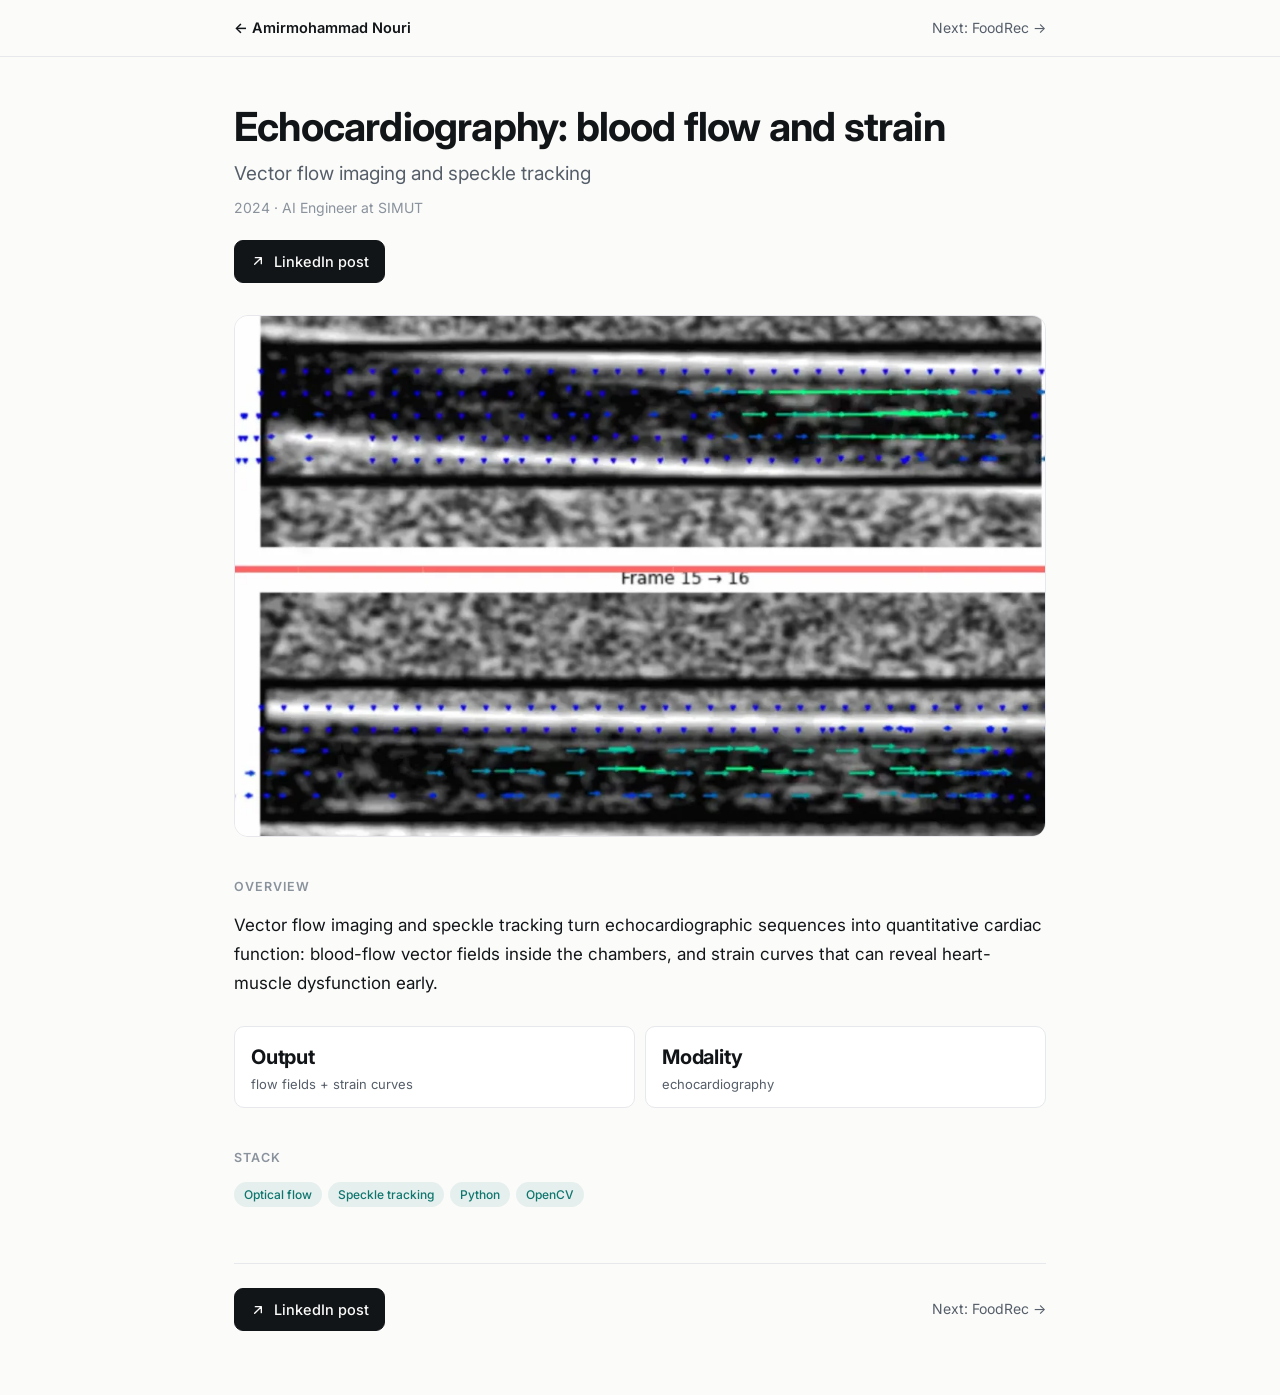
==== projects/echocardiography.html @ fd3ff4b0 "Add project detail pages, company logos and new project order - One page per project with overview, " ====
<!DOCTYPE html>
<html lang="en">
<head>
  <meta charset="UTF-8" />
  <meta name="viewport" content="width=device-width, initial-scale=1.0" />
  <title>Echocardiography: blood flow and strain · Amirmohammad Nouri</title>
  <meta name="description" content="Vector flow imaging and speckle tracking" />
  <meta property="og:title" content="Echocardiography: blood flow and strain · Amirmohammad Nouri" />
  <meta property="og:description" content="Vector flow imaging and speckle tracking" />
  <meta property="og:image" content="https://amirmohammad-nouri.github.io/assets/img/echo.webp" />
  <link rel="icon" type="image/svg+xml" href="data:image/svg+xml,<svg xmlns='http://www.w3.org/2000/svg' viewBox='0 0 64 64'><rect width='64' height='64' rx='14' fill='%230f766e'/><text x='32' y='42' font-family='Arial' font-size='26' font-weight='700' fill='white' text-anchor='middle'>AN</text></svg>" />
  <link rel="preconnect" href="https://fonts.googleapis.com" />
  <link rel="preconnect" href="https://fonts.gstatic.com" crossorigin />
  <link href="https://fonts.googleapis.com/css2?family=Inter:wght@400;500;600;700&display=swap" rel="stylesheet" />
  <link rel="stylesheet" href="../assets/css/style.css" />
  <link rel="stylesheet" href="../assets/css/project.css" />
</head>
<body class="project-page">
<svg width="0" height="0" style="position:absolute" aria-hidden="true">
  <symbol id="i-github" viewBox="0 0 24 24"><path fill="currentColor" d="M12 .5C5.73.5.75 5.48.75 11.76c0 4.96 3.22 9.17 7.69 10.66.56.1.77-.24.77-.54v-1.9c-3.13.68-3.79-1.51-3.79-1.51-.51-1.3-1.25-1.65-1.25-1.65-1.02-.7.08-.69.08-.69 1.13.08 1.72 1.16 1.72 1.16 1 1.72 2.63 1.22 3.27.93.1-.73.39-1.22.71-1.5-2.5-.28-5.13-1.25-5.13-5.57 0-1.23.44-2.24 1.16-3.03-.12-.28-.5-1.43.11-2.98 0 0 .95-.3 3.1 1.16a10.8 10.8 0 0 1 5.64 0c2.15-1.46 3.1-1.16 3.1-1.16.61 1.55.23 2.7.11 2.98.72.79 1.16 1.8 1.16 3.03 0 4.33-2.64 5.28-5.15 5.56.4.35.76 1.03.76 2.08v3.08c0 .3.2.65.78.54 4.46-1.49 7.68-5.7 7.68-10.66C23.25 5.48 18.27.5 12 .5Z"/></symbol>
  <symbol id="i-linkedin" viewBox="0 0 24 24"><path fill="currentColor" d="M20.45 20.45h-3.56v-5.57c0-1.33-.02-3.04-1.85-3.04-1.86 0-2.14 1.45-2.14 2.94v5.67H9.35V9h3.41v1.56h.05c.48-.9 1.64-1.85 3.37-1.85 3.6 0 4.27 2.37 4.27 5.46v6.28ZM5.34 7.43a2.06 2.06 0 1 1 0-4.13 2.06 2.06 0 0 1 0 4.13ZM7.12 20.45H3.56V9h3.56v11.45ZM22.22 0H1.77C.8 0 0 .77 0 1.73v20.54C0 23.23.8 24 1.77 24h20.45c.98 0 1.78-.77 1.78-1.73V1.73C24 .77 23.2 0 22.22 0Z"/></symbol>
  <symbol id="i-medium" viewBox="0 0 24 24"><path fill="currentColor" d="M13.54 12a6.8 6.8 0 0 1-6.77 6.82A6.8 6.8 0 0 1 0 12a6.8 6.8 0 0 1 6.77-6.82A6.8 6.8 0 0 1 13.54 12Zm7.42 0c0 3.54-1.51 6.42-3.38 6.42-1.87 0-3.39-2.88-3.39-6.42s1.52-6.42 3.39-6.42 3.38 2.88 3.38 6.42M24 12c0 3.17-.53 5.75-1.19 5.75-.66 0-1.19-2.58-1.19-5.75s.53-5.75 1.19-5.75C23.47 6.25 24 8.83 24 12Z"/></symbol>
  <symbol id="i-mail" viewBox="0 0 24 24"><path fill="none" stroke="currentColor" stroke-width="1.8" stroke-linecap="round" stroke-linejoin="round" d="M3 6.5A1.5 1.5 0 0 1 4.5 5h15A1.5 1.5 0 0 1 21 6.5v11a1.5 1.5 0 0 1-1.5 1.5h-15A1.5 1.5 0 0 1 3 17.5v-11Zm0 .5 9 6 9-6"/></symbol>
  <symbol id="i-out" viewBox="0 0 24 24"><path fill="none" stroke="currentColor" stroke-width="2" stroke-linecap="round" stroke-linejoin="round" d="M7 17 17 7M8 7h9v9"/></symbol>
</svg>
<header class="pbar"><div class="pwrap">
  <a href="../index.html#projects" class="back">← Amirmohammad Nouri</a>
  <a href="foodrec.html" class="next">Next: FoodRec →</a>
</div></header>

<main class="pwrap">
  <div class="phead">
    
    <h1>Echocardiography: blood flow and strain</h1>
    <p class="psub">Vector flow imaging and speckle tracking</p>
    <p class="pmeta">2024 · AI Engineer at SIMUT</p>
    <div class="plinks"><a class="pbtn" href="https://www.linkedin.com/posts/amir-mohammad-nouri_artificialintelligence-medicalimaging-vectorflow-activity-7322564285799317504-BaWG" target="_blank" rel="noopener"><svg><use href="#i-out"/></svg>LinkedIn post</a></div>
  </div>

  <figure class="hero-img"><img src="../assets/img/echo.webp" alt="Echocardiography: blood flow and strain" /></figure>

  <section><h2>Overview</h2><p class="lead">Vector flow imaging and speckle tracking turn echocardiographic sequences into quantitative cardiac function: blood-flow vector fields inside the chambers, and strain curves that can reveal heart-muscle dysfunction early.</p></section>
  <div class="facts"><div><b>Output</b><span>flow fields + strain curves</span></div><div><b>Modality</b><span>echocardiography</span></div></div>
  
  
  
  <section><h2>Stack</h2><p class="tags"><span>Optical flow</span><span>Speckle tracking</span><span>Python</span><span>OpenCV</span></p></section>

  <footer class="pfoot">
    <div class="plinks"><a class="pbtn" href="https://www.linkedin.com/posts/amir-mohammad-nouri_artificialintelligence-medicalimaging-vectorflow-activity-7322564285799317504-BaWG" target="_blank" rel="noopener"><svg><use href="#i-out"/></svg>LinkedIn post</a></div>
    <a href="foodrec.html" class="next">Next: FoodRec →</a>
  </footer>
</main>
</body>
</html>
---- assets/css/style.css ----
:root {
  --bg: #fbfbfa;
  --panel: #ffffff;
  --text: #121518;
  --muted: #555e69;
  --faint: #8a929c;
  --line: #e6e8eb;
  --hover: #f1f3f4;
  --accent: #0f766e;
  --accent-soft: rgba(15, 118, 110, 0.09);
  --gold: #a16207;
}
@media (prefers-color-scheme: dark) {
  :root {
    --bg: #0c1117;
    --panel: #111820;
    --text: #e6e9ed;
    --muted: #9aa4b0;
    --faint: #6b7581;
    --line: #1f2731;
    --hover: #151d26;
    --accent: #5ec4b6;
    --accent-soft: rgba(94, 196, 182, 0.1);
    --gold: #e0b45a;
  }
}

* { box-sizing: border-box; margin: 0; padding: 0; }
html { scroll-behavior: smooth; }
body {
  background: var(--bg); color: var(--text);
  font-family: "Inter", system-ui, -apple-system, "Segoe UI", sans-serif;
  font-size: 15.5px; line-height: 1.6; -webkit-font-smoothing: antialiased;
}
a { color: inherit; text-decoration: none; }
img { display: block; max-width: 100%; }
svg { width: 1em; height: 1em; flex-shrink: 0; }
::selection { background: var(--accent); color: #fff; }

.layout { max-width: 1180px; margin: 0 auto; padding: 0 40px; display: grid; grid-template-columns: 380px 1fr; gap: 64px; }

/* ---------- sidebar ---------- */
.side {
  position: sticky; top: 0; height: 100vh; padding: 72px 0 48px;
  display: flex; flex-direction: column; justify-content: space-between;
}
.portrait { width: 84px; height: 84px; border-radius: 50%; object-fit: cover; margin-bottom: 20px; box-shadow: 0 0 0 4px var(--bg), 0 0 0 5px var(--line); }
.side h1 { font-size: 34px; font-weight: 700; letter-spacing: -0.02em; line-height: 1.15; }
.role { margin-top: 8px; font-size: 17px; font-weight: 500; color: var(--accent); }
.tagline { margin-top: 12px; color: var(--muted); max-width: 300px; }

.toc { margin-top: 44px; display: flex; flex-direction: column; gap: 2px; }
.toc a {
  display: flex; align-items: center; gap: 14px; padding: 7px 0;
  font-size: 12.5px; font-weight: 600; text-transform: uppercase; letter-spacing: 0.08em; color: var(--faint);
  transition: color .2s;
}
.toc a span { display: block; width: 28px; height: 1px; background: currentColor; transition: width .2s; }
.toc a:hover, .toc a.active { color: var(--text); }
.toc a:hover span, .toc a.active span { width: 56px; }

.side-foot { display: flex; flex-direction: column; gap: 16px; align-items: flex-start; }
.btn {
  display: inline-flex; align-items: center; gap: 8px;
  padding: 10px 16px; border-radius: 9px; font-weight: 500; font-size: 14.5px;
  background: var(--text); color: var(--bg); transition: opacity .2s;
}
.btn:hover { opacity: .85; }
.btn svg { width: 17px; height: 17px; }
.socials { display: flex; gap: 18px; }
.socials a { color: var(--faint); transition: color .2s; }
.socials a:hover { color: var(--text); }
.socials svg { width: 21px; height: 21px; }
.where { font-size: 13px; color: var(--faint); }

/* ---------- content ---------- */
main { padding: 72px 0 40px; min-width: 0; }
section { margin-bottom: 72px; scroll-margin-top: 48px; }
.sec { font-size: 12.5px; font-weight: 600; text-transform: uppercase; letter-spacing: 0.08em; color: var(--faint); margin-bottom: 18px; }
#about > p { color: var(--muted); font-size: 16px; }
#about strong { color: var(--text); font-weight: 600; }

.path { list-style: none; display: grid; grid-template-columns: repeat(4, 1fr); margin-top: 24px; position: relative; }
.path::before { content: ""; position: absolute; left: 0; right: 0; top: 6px; height: 2px; background: var(--line); }
.path li { position: relative; padding-top: 22px; display: flex; flex-direction: column; font-size: 14px; }
.path li::before { content: ""; position: absolute; top: 1px; left: 0; width: 12px; height: 12px; border-radius: 50%; background: var(--bg); border: 2px solid var(--faint); }
.path li.now::before { background: var(--accent); border-color: var(--accent); box-shadow: 0 0 0 4px var(--accent-soft); }
.path b { font-weight: 600; }
.path li.now b { color: var(--accent); }
.path span { color: var(--faint); font-size: 13px; }

.highlights { list-style: none; display: grid; grid-template-columns: repeat(4, 1fr); gap: 10px; margin-top: 26px; }
.highlights li { padding: 12px 14px; border: 1px solid var(--line); border-radius: 10px; background: var(--panel); font-size: 13px; color: var(--muted); line-height: 1.4; }
.highlights b { display: block; font-size: 18px; color: var(--text); font-weight: 700; letter-spacing: -0.01em; }

.group { font-size: 15px; font-weight: 600; margin: 4px 0 10px; }
.projects + .group { margin-top: 32px; }

/* project rows */
.projects { list-style: none; display: flex; flex-direction: column; gap: 4px; }
.proj {
  position: relative; display: grid; grid-template-columns: 200px 1fr; gap: 22px;
  padding: 16px; margin: 0 -16px; border-radius: 12px; transition: background .2s;
}
.proj:hover { background: var(--hover); }
.proj img {
  width: 100%; aspect-ratio: 16 / 10; object-fit: cover; border-radius: 8px;
  border: 1px solid var(--line); background: var(--panel); margin-top: 3px;
}
.proj img.light { background: #fff; object-fit: contain; padding: 6px; }
.proj img.contain { object-fit: contain; padding: 6px; }
.proj img.tl { object-position: top left; }
.proj h4 { font-size: 16px; font-weight: 600; line-height: 1.35; margin-bottom: 6px; }
.proj h4 a { display: inline; transition: color .2s; }
.proj h4 svg { width: 13px; height: 13px; margin-left: 2px; vertical-align: -1px; color: var(--faint); transition: transform .2s, color .2s; }
.proj:hover h4 a { color: var(--accent); }
.proj:hover h4 svg { color: var(--accent); transform: translate(2px, -2px); }
.stretch::after { content: ""; position: absolute; inset: 0; border-radius: 12px; }
.proj p { color: var(--muted); font-size: 14.5px; }
.proj .award { display: inline-block; margin-bottom: 6px; font-size: 12.5px; font-weight: 600; color: var(--gold); }
.tags { display: flex; flex-wrap: wrap; gap: 6px; margin-top: 10px; }
.tags span { font-size: 12px; font-weight: 500; padding: 3px 10px; border-radius: 99px; background: var(--accent-soft); color: var(--accent); }

.projects.small .proj { grid-template-columns: 120px 1fr; gap: 18px; padding: 12px 16px; }
.projects.small h4 { font-size: 15px; margin-bottom: 2px; }
.projects.small p { font-size: 14px; }
.projects.small .tags { margin-top: 6px; }

/* experience & publications */
.rows { list-style: none; display: flex; flex-direction: column; gap: 4px; }
.rows li { display: grid; grid-template-columns: 150px 1fr; gap: 22px; padding: 14px 16px; margin: 0 -16px; border-radius: 12px; transition: background .2s; }
.rows li:hover { background: var(--hover); }
.when { font-size: 12.5px; color: var(--faint); font-weight: 500; text-transform: uppercase; letter-spacing: 0.03em; padding-top: 3px; }
.rows h4 { font-size: 15.5px; font-weight: 600; line-height: 1.4; }
.rows h4 a:hover { color: var(--accent); }
.rows h4 svg { width: 12px; height: 12px; color: var(--faint); vertical-align: -1px; }
.rows p { color: var(--muted); font-size: 14.5px; margin-top: 4px; }
.rows .tags { margin-top: 8px; }
.pubs b { color: var(--text); font-weight: 600; }
.org { display: grid; grid-template-columns: 40px 1fr; gap: 14px; align-items: start; }
.org img, .edu img { width: 40px; height: 40px; border-radius: 9px; object-fit: contain; background: #fff; border: 1px solid var(--line); padding: 3px; }
.logo-ph { width: 40px; height: 40px; border-radius: 9px; border: 1px solid var(--line); background: var(--panel); display: grid; place-items: center; font-size: 9px; font-weight: 700; color: var(--faint); letter-spacing: .02em; }
.cols p.edu { display: grid; grid-template-columns: 40px 1fr; gap: 12px; align-items: start; }

.cols { display: grid; grid-template-columns: 1fr 1fr; gap: 32px; margin-top: 36px; }
.cols p { color: var(--muted); font-size: 14.5px; margin-bottom: 10px; }
.cols b { color: var(--text); font-weight: 600; }

footer { border-top: 1px solid var(--line); }
footer p { font-size: 13px; color: var(--faint); padding-top: 20px; }
footer a:hover { color: var(--accent); }

/* ---------- responsive ---------- */
@media (min-width: 1025px) and (max-height: 800px) {
  .side { padding: 40px 0 32px; }
  .portrait { width: 64px; height: 64px; margin-bottom: 14px; }
  .side h1 { font-size: 30px; }
  .toc { margin-top: 24px; }
  .toc a { padding: 5px 0; }
}
@media (max-width: 1024px) {
  .layout { display: block; max-width: 760px; padding: 0 24px; }
  .side { position: static; height: auto; padding: 48px 0 0; gap: 24px; }
  .toc { display: none; }
  .side-foot { flex-direction: row; align-items: center; flex-wrap: wrap; gap: 20px; }
  main { padding-top: 48px; }
}
@media (max-width: 640px) {
  .layout { padding: 0 16px; }
  .side h1 { font-size: 28px; }
  .highlights { grid-template-columns: repeat(2, 1fr); }
  .path { grid-template-columns: repeat(2, 1fr); row-gap: 18px; }
  .path::before { display: none; }
  .proj { grid-template-columns: 1fr; gap: 12px; }
  .proj img { aspect-ratio: 2 / 1; }
  .projects.small .proj img { aspect-ratio: 1 / 1; }
  .projects.small .proj { grid-template-columns: 96px 1fr; }
  .rows li { grid-template-columns: 1fr; gap: 4px; }
  .cols { grid-template-columns: 1fr; gap: 8px; }
}
---- assets/css/project.css ----
/* Project detail pages (projects/*.html). Builds on style.css tokens. */
.pwrap { max-width: 860px; margin: 0 auto; padding: 0 24px; }

.pbar { position: sticky; top: 0; z-index: 10; background: color-mix(in srgb, var(--bg) 90%, transparent); backdrop-filter: blur(8px); border-bottom: 1px solid var(--line); }
.pbar .pwrap { display: flex; justify-content: space-between; align-items: center; height: 56px; gap: 16px; }
.back { font-weight: 600; font-size: 14.5px; }
.back:hover, .next:hover { color: var(--accent); }
.next { font-size: 14px; color: var(--muted); white-space: nowrap; overflow: hidden; text-overflow: ellipsis; }

.project-page main { padding: 48px 24px 64px; }
.phead h1 { font-size: 40px; font-weight: 700; letter-spacing: -0.02em; line-height: 1.1; }
.phead .award { display: inline-block; font-size: 13px; font-weight: 600; color: var(--gold); margin-bottom: 10px; padding: 4px 10px; border-radius: 99px; border: 1px solid color-mix(in srgb, var(--gold) 40%, transparent); }
.psub { margin-top: 10px; font-size: 19px; color: var(--muted); }
.pmeta { margin-top: 8px; font-size: 14px; color: var(--faint); }
.plinks { display: flex; flex-wrap: wrap; gap: 10px; margin-top: 20px; }
.pbtn { display: inline-flex; align-items: center; gap: 8px; padding: 9px 15px; border-radius: 9px; font-size: 14.5px; font-weight: 500; border: 1px solid var(--line); background: var(--panel); transition: border-color .2s, color .2s; }
.pbtn:first-child { background: var(--text); color: var(--bg); border-color: var(--text); }
.pbtn:hover { border-color: var(--accent); }
.pbtn:first-child:hover { opacity: .85; }
.pbtn svg { width: 16px; height: 16px; }

.hero-img { margin: 32px 0 8px; border-radius: 14px; overflow: hidden; border: 1px solid var(--line); background: var(--panel); }
.hero-img img { width: 100%; max-height: 520px; object-fit: cover; }
.hero-img.light { background: #fff; }
.hero-img.light img, .hero-img.contain img { object-fit: contain; padding: 12px; }

.project-page section { margin: 40px 0 0; }
.project-page h2 { font-size: 12.5px; font-weight: 600; text-transform: uppercase; letter-spacing: 0.08em; color: var(--faint); margin-bottom: 14px; }
.lead { font-size: 17px; color: var(--text); line-height: 1.7; }

.facts { display: grid; grid-template-columns: repeat(auto-fit, minmax(150px, 1fr)); gap: 10px; margin-top: 28px; }
.facts div { padding: 14px 16px; border: 1px solid var(--line); border-radius: 10px; background: var(--panel); }
.facts b { display: block; font-size: 20px; font-weight: 700; letter-spacing: -0.01em; }
.facts span { font-size: 13px; color: var(--muted); line-height: 1.4; display: block; margin-top: 2px; }

.pts { list-style: none; display: grid; gap: 12px; }
.pts li { position: relative; padding-left: 20px; color: var(--muted); font-size: 15.5px; }
.pts li::before { content: ""; position: absolute; left: 2px; top: 10px; width: 7px; height: 7px; border-radius: 50%; background: var(--accent); }
.pts b { color: var(--text); font-weight: 600; }

.tbl { overflow-x: auto; border: 1px solid var(--line); border-radius: 10px; background: var(--panel); }
table { width: 100%; border-collapse: collapse; font-size: 14.5px; }
th, td { padding: 10px 14px; text-align: left; border-bottom: 1px solid var(--line); white-space: nowrap; }
th { font-size: 12px; font-weight: 600; color: var(--faint); text-transform: uppercase; letter-spacing: 0.04em; }
tr:last-child td { border-bottom: 0; }
td:not(:first-child), th:not(:first-child) { text-align: right; font-variant-numeric: tabular-nums; }
.note { margin-top: 8px; font-size: 13px; color: var(--faint); }

.gallery { display: grid; grid-template-columns: repeat(auto-fit, minmax(260px, 1fr)); gap: 14px; }
.gallery figure { border: 1px solid var(--line); border-radius: 10px; overflow: hidden; background: var(--panel); }
.gallery img { width: 100%; aspect-ratio: 16 / 10; object-fit: cover; }
.gallery img.light { background: #fff; object-fit: contain; padding: 8px; }
.gallery figcaption { font-size: 13px; color: var(--muted); padding: 10px 12px; border-top: 1px solid var(--line); }
.gallery.phones { grid-template-columns: repeat(auto-fit, minmax(140px, 1fr)); }
.gallery.phones img { aspect-ratio: 9 / 19.5; object-fit: cover; object-position: top; }

.pfoot { margin-top: 56px; padding-top: 24px; border-top: 1px solid var(--line); display: flex; justify-content: space-between; align-items: center; flex-wrap: wrap; gap: 16px; }
.pfoot .plinks { margin-top: 0; }

@media (max-width: 640px) {
  .pwrap { padding: 0 16px; }
  .project-page main { padding: 32px 16px 48px; }
  .phead h1 { font-size: 30px; }
  .psub { font-size: 17px; }
  .lead { font-size: 16px; }
  .next { display: none; }
  .pfoot .next { display: inline; }
}
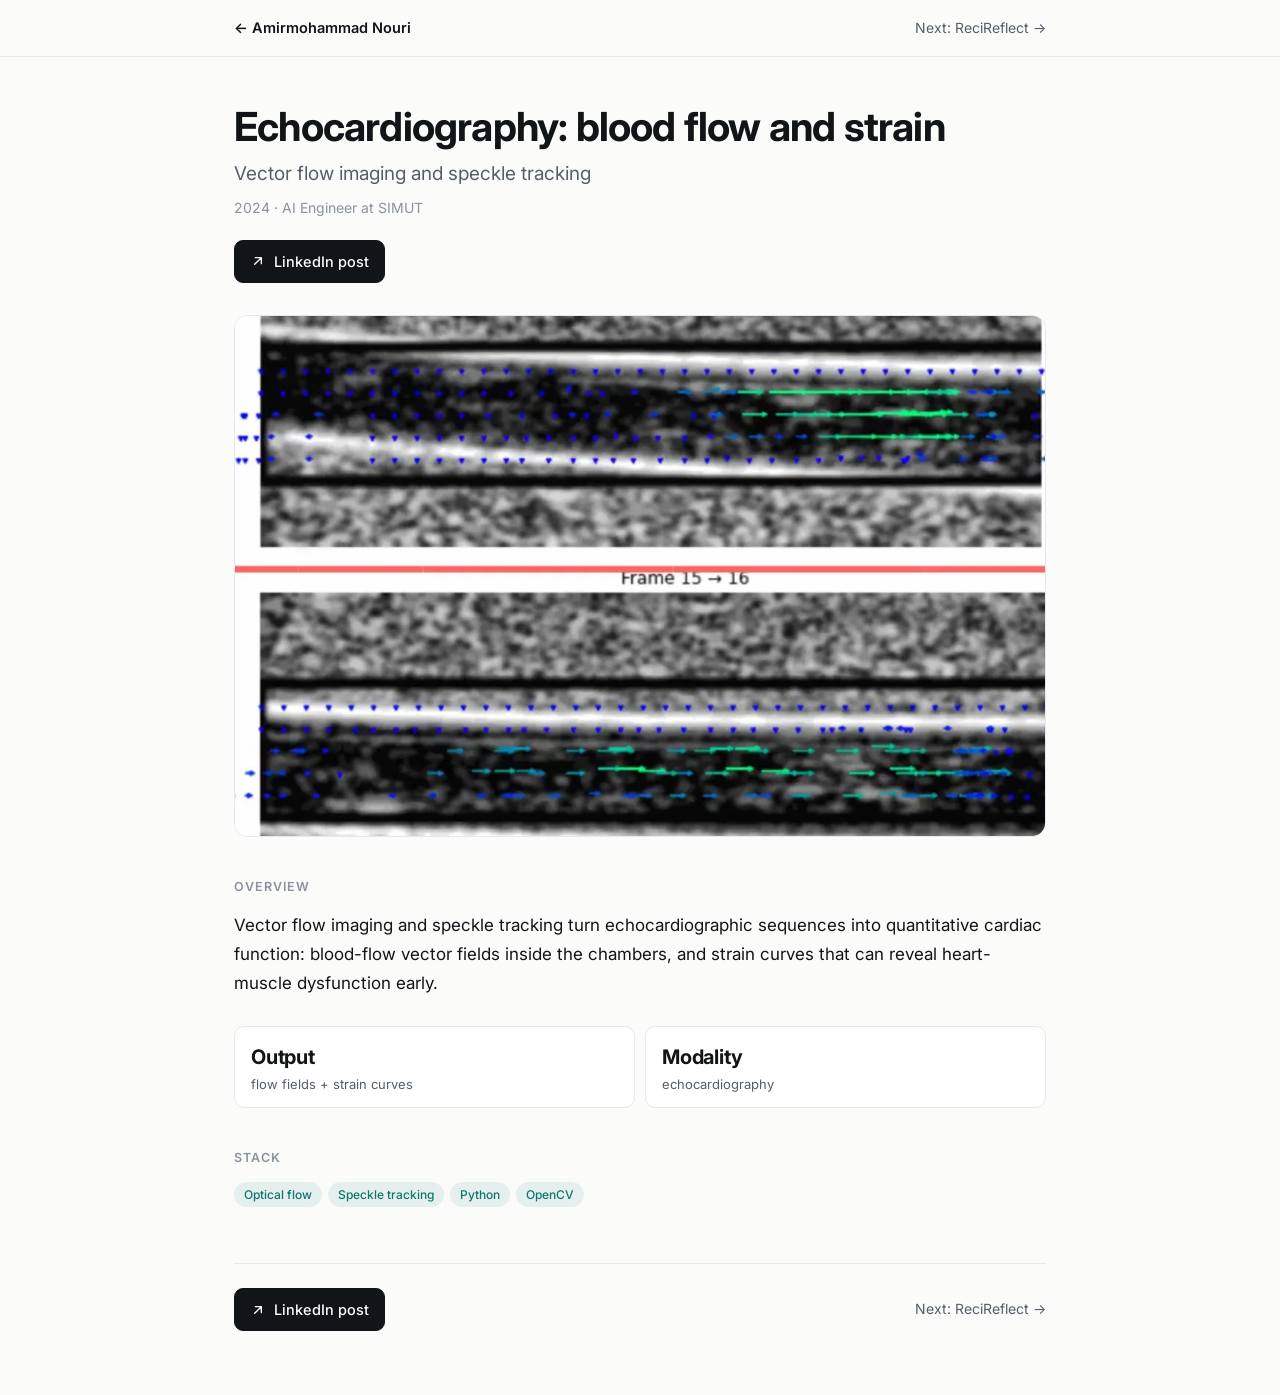
==== commit df3ee925: "Rename FoodRec to ReciReflect and fix the project site link" ====
--- a/projects/echocardiography.html
+++ b/projects/echocardiography.html
@@ -25,7 +25,7 @@
 </svg>
 <header class="pbar"><div class="pwrap">
   <a href="../index.html#projects" class="back">← Amirmohammad Nouri</a>
-  <a href="foodrec.html" class="next">Next: FoodRec →</a>
+  <a href="foodrec.html" class="next">Next: ReciReflect →</a>
 </div></header>
 
 <main class="pwrap">
@@ -48,7 +48,7 @@
 
   <footer class="pfoot">
     <div class="plinks"><a class="pbtn" href="https://www.linkedin.com/posts/amir-mohammad-nouri_artificialintelligence-medicalimaging-vectorflow-activity-7322564285799317504-BaWG" target="_blank" rel="noopener"><svg><use href="#i-out"/></svg>LinkedIn post</a></div>
-    <a href="foodrec.html" class="next">Next: FoodRec →</a>
+    <a href="foodrec.html" class="next">Next: ReciReflect →</a>
   </footer>
 </main>
 </body>
--- a/assets/css/style.css
+++ b/assets/css/style.css
@@ -138,6 +138,8 @@
 .rows .tags { margin-top: 8px; }
 .pubs b { color: var(--text); font-weight: 600; }
 .org { display: grid; grid-template-columns: 40px 1fr; gap: 14px; align-items: start; }
+.awards { margin-top: 36px; }
+.awards p { color: var(--muted); font-size: 14.5px; margin-bottom: 8px; }
 .org img, .edu img { width: 40px; height: 40px; border-radius: 9px; object-fit: contain; background: #fff; border: 1px solid var(--line); padding: 3px; }
 .logo-ph { width: 40px; height: 40px; border-radius: 9px; border: 1px solid var(--line); background: var(--panel); display: grid; place-items: center; font-size: 9px; font-weight: 700; color: var(--faint); letter-spacing: .02em; }
 .cols p.edu { display: grid; grid-template-columns: 40px 1fr; gap: 12px; align-items: start; }
